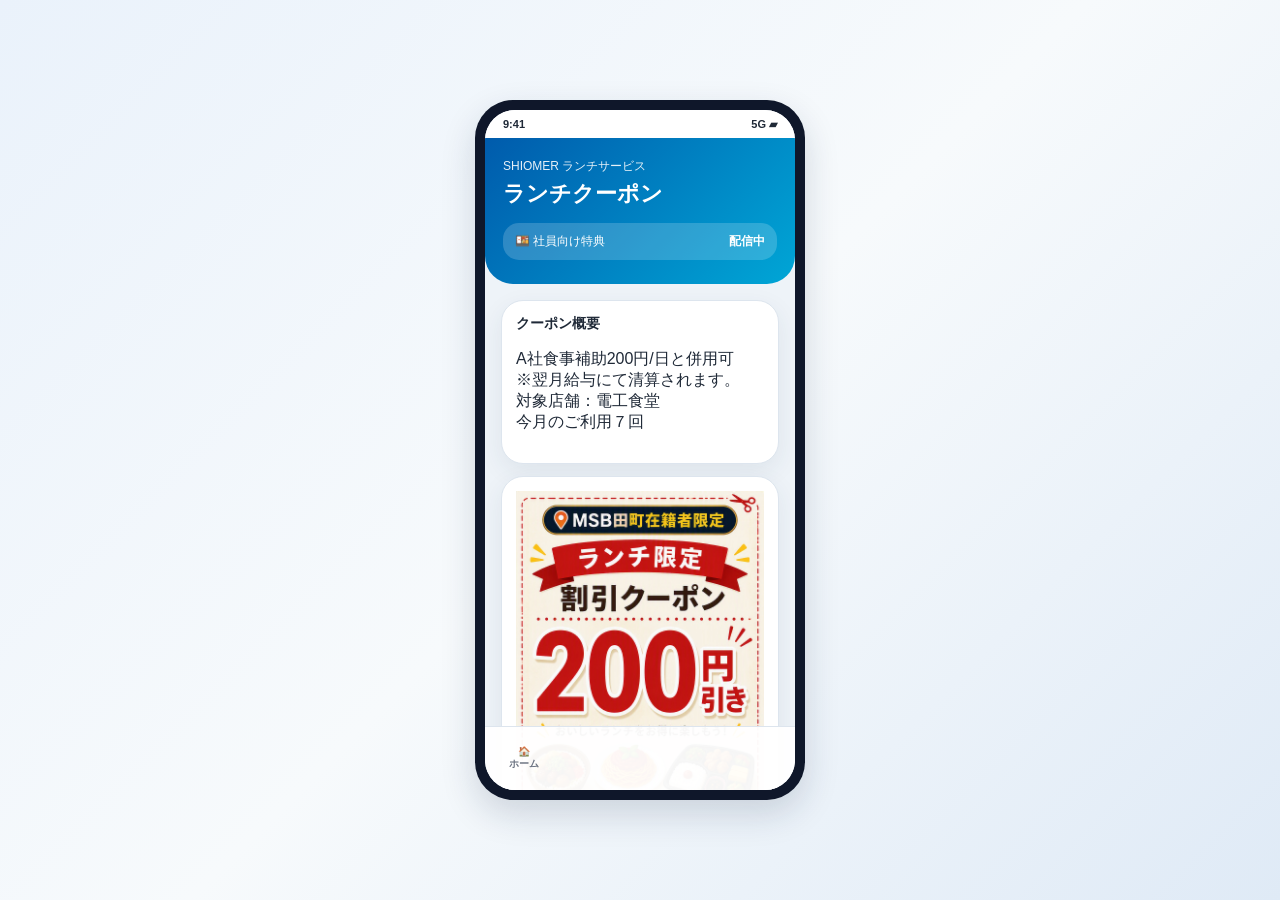
==== lunch/index.html @ 318d31ca "Update index.html" ====
<!DOCTYPE html>
<html lang="ja">
<head>
  <meta charset="UTF-8">
  <meta name="viewport" content="width=device-width,initial-scale=1.0">

  <title>ランチクーポン表示</title>

  <!-- 1階層上のstyle.cssを読み込み -->
  <link rel="stylesheet" href="../style.css">
</head>

<body>

<div class="phone">
  <div class="screen">

    <!-- ステータスバー -->
    <div class="status">
      <span>9:41</span>
      <span>5G ▰</span>
    </div>

    <!-- ヘッダー -->
    <header class="top">
      <div class="top-sub">
        SHIOMER ランチサービス
      </div>

      <h1>
        ランチクーポン
      </h1>

      <div class="building">
        <span>🍱 社員向け特典</span>
        <strong>配信中</strong>
      </div>
    </header>

    <!-- メイン -->
    <main class="content">

      <section class="card">
        <div class="section-title">
          クーポン概要
        </div>

        <p id="result">
          A社食事補助200円/日と併用可<br>
          ※翌月給与にて清算されます。<br>
          対象店舗：電工食堂<br>
          今月のご利用７回
        </p>
      </section>

      <section class="card">
 <img id="photo"
     src="https://PSHIOsato.github.io/ble-test/lunch/couponA.jpg"
     style="max-width:100%; height:auto;">

      </section>

      <section class="card">
        <button
          type="button"
          class="button button-primary"
          onclick="connectBLE()"
        >
          LiBecoMを探す
        </button>
      </section>

      <section class="card">
        <p id="explain"></p>
      </section>

    </main>

    <!-- 下部ナビ -->
    <nav class="bottom-nav">

       <a class="nav-item" href="../index.html">
        🏠<br>
        ホーム
      </a>
    </nav>

  </div>
</div>

<script>
async function connectBLE() {
  try {
    const device = await navigator.bluetooth.requestDevice({
      filters: [
        { namePrefix: "LiBecoM" }
      ]
    });

    const name = device.name || "";

    if (name.includes("LiBecoM")) {
      document.getElementById("result").innerHTML =
        "LiBecoM発見！ ランチ割引表示中<br>今月の残食事補助額：2500円";

      document.getElementById("photo").src = "https://PSHIOsato.github.io/ble-test/lunch/bill.jpg";

      document.getElementById("explain").innerHTML =
        "月末に飲食店へビルが社員割引利用金額を支払い<br>月末に企業がビルへ社員割引利用額を支払い";
    } else {
      document.getElementById("result").innerHTML =
        "LiBecoMではありません : " + name;

      document.getElementById("photo").src = "https://PSHIOsato.github.io/ble-test/lunch/couponA.jpg";

      document.getElementById("explain").innerHTML = "";
    }

  } catch (err) {
    document.getElementById("result").innerHTML =
      "エラー : " + err;

    document.getElementById("photo").src = "https://PSHIOsato.github.io/ble-test/lunch/couponA.jpg";

    document.getElementById("explain").innerHTML = "";
  }
}
</script>

</body>
</html>
---- style.css ----
:root {
  --primary: #005bac;
  --accent: #00a6d6;
  --danger: #ef4444;

  --bg: #eef3f8;
  --card: #ffffff;
  --text: #1f2937;
  --muted: #6b7280;
  --line: #dde5ee;

  --shadow: 0 14px 35px rgba(19, 38, 68, 0.16);
}

* {
  box-sizing: border-box;
}

body {
  margin: 0;
  min-height: 100vh;
  font-family:
    -apple-system,
    BlinkMacSystemFont,
    "Segoe UI",
    "Hiragino Sans",
    "Yu Gothic",
    Meiryo,
    sans-serif;

  background: linear-gradient(
    135deg,
    #eaf2fb,
    #f7fafc,
    #dfeaf6
  );

  color: var(--text);

  display: flex;
  justify-content: center;
  align-items: center;

  padding: 24px;
}

.phone {
  width: 330px;
  background: #0f172a;
  border-radius: 38px;
  padding: 10px;
  box-shadow: var(--shadow);
}

.screen {
  height: 680px;
  background: var(--bg);
  border-radius: 30px;
  overflow: hidden;
  position: relative;
  display: flex;
  flex-direction: column;
}

.status {
  background: white;
  height: 28px;

  display: flex;
  justify-content: space-between;
  align-items: center;

  padding: 0 18px;

  font-size: 11px;
  font-weight: 700;
}

.top {
  background: linear-gradient(
    135deg,
    var(--primary),
    var(--accent)
  );

  color: white;

  padding: 20px 18px 24px;

  border-radius: 0 0 28px 28px;
}

.top-sub {
  font-size: 12px;
  opacity: 0.9;
}

.top h1 {
  margin: 4px 0 0;
  font-size: 22px;
}

.building {
  margin-top: 14px;
  padding: 10px 12px;

  border-radius: 16px;

  background: rgba(255,255,255,0.18);

  display: flex;
  justify-content: space-between;

  font-size: 12px;
}

.content {
  flex: 1;
  padding: 16px;
  overflow: auto;
}

.card {
  background: var(--card);

  border-radius: 22px;
  border: 1px solid var(--line);

  padding: 14px;

  margin-bottom: 12px;

  box-shadow:
    0 8px 24px rgba(40,58,90,0.08);
}

.section-title {
  display: flex;
  justify-content: space-between;

  font-weight: 800;
  font-size: 14px;

  margin-bottom: 10px;
}

.more {
  color: var(--primary);
  font-size: 11px;
}

.grid {
display: grid;
grid-template-columns: repeat(2, 1fr);
gap: 10px;
}

.menu {
  text-decoration: none;
  color: var(--text);

  border: 1px solid var(--line);
  background: #f8fbff;

  border-radius: 18px;

  min-height: 78px;

  display: flex;
  flex-direction: column;
  justify-content: center;
  align-items: center;

  gap: 6px;

  font-size: 11px;
  font-weight: 700;
}

.menu:hover {
  background: #eef8ff;
}

.icon {
  width: 34px;
  height: 34px;

  border-radius: 14px;

  background:
    linear-gradient(
      135deg,
      #e8f4ff,
      #d7efff
    );

  display: flex;
  align-items: center;
  justify-content: center;

  font-size: 18px;
}

.search-box {
  background: white;

  border: 1px solid var(--line);
  border-radius: 16px;

  padding: 12px;

  margin-bottom: 12px;

  color: var(--muted);
}

.person-card {
  display: grid;

  grid-template-columns:
    44px 1fr auto;

  gap: 10px;

  align-items: center;
}

.avatar {
  width: 44px;
  height: 44px;

  border-radius: 16px;

  background:
    linear-gradient(
      135deg,
      #c7e7ff,
      #e7f5ff
    );

  display: flex;
  justify-content: center;
  align-items: center;

  font-weight: 900;
}

.tag {
  background: #ecfdf5;

  color: #15803d;

  border-radius: 999px;

  padding: 5px 8px;

  font-size: 10px;
}

.button {
  display: block;

  text-decoration: none;
  text-align: center;

  border-radius: 18px;

  padding: 14px;

  font-weight: 800;
}

.button-primary {
  background:
    linear-gradient(
      135deg,
      var(--primary),
      var(--accent)
    );

  color: white;
}

.button-secondary {
  background: white;

  color: var(--primary);

  border: 1px solid var(--line);

  margin-top: 8px;
}

.bottom-nav {
  position: absolute;

  left: 0;
  right: 0;
  bottom: 0;

  height: 64px;

  background:
    rgba(255,255,255,0.96);

  border-top: 1px solid var(--line);

  display: grid;
  grid-template-columns:
    repeat(4, 1fr);

  align-items: center;
}

.nav-item {
  text-decoration: none;

  text-align: center;

  color: var(--muted);

  font-size: 10px;
  font-weight: 800;
}

.nav-item.active {
  color: var(--primary);
}
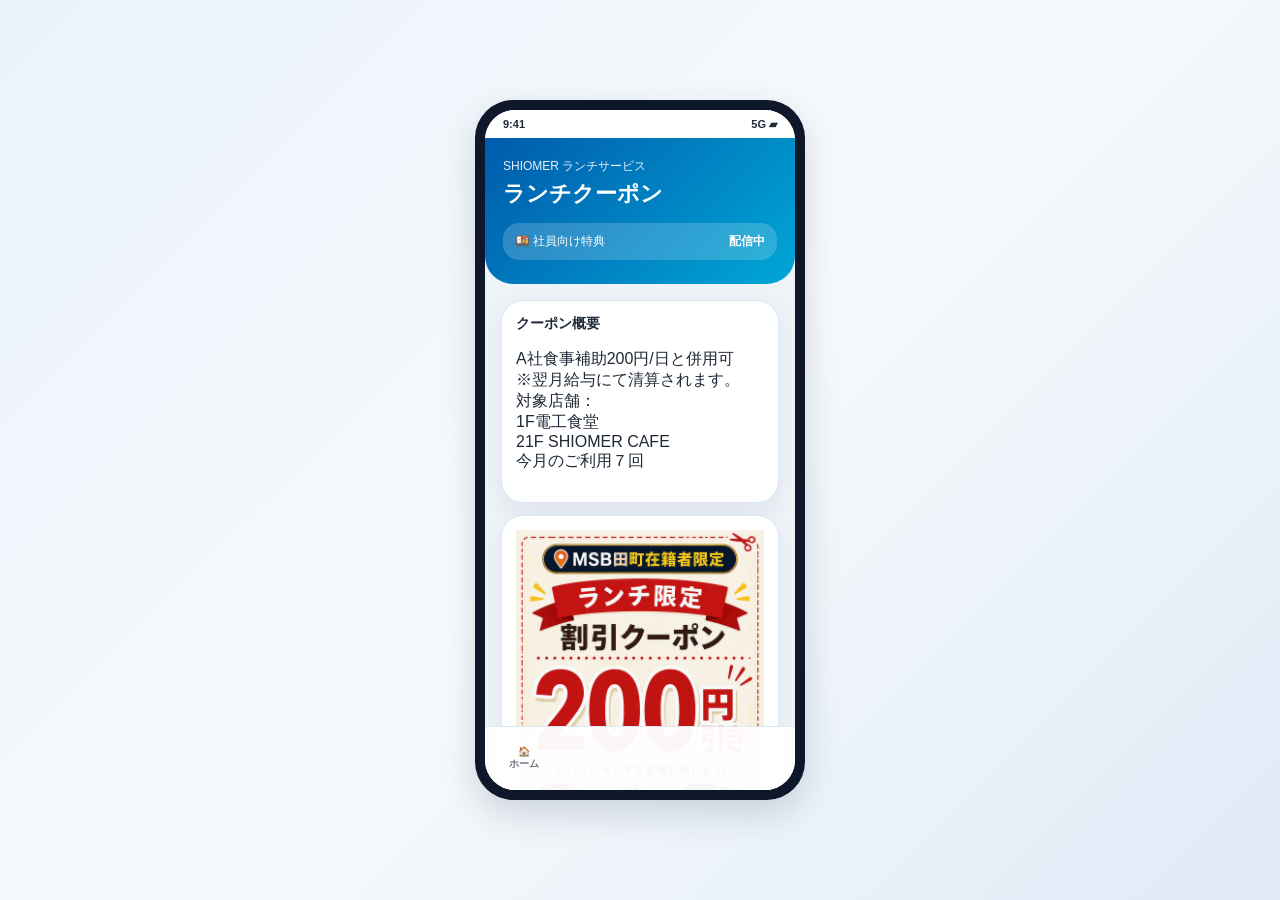
==== commit 93a424ab: "Update index.html" ====
--- a/lunch/index.html
+++ b/lunch/index.html
@@ -48,7 +48,7 @@
         <p id="result">
           A社食事補助200円/日と併用可<br>
           ※翌月給与にて清算されます。<br>
-          対象店舗：電工食堂<br>
+          対象店舗：<BR>1F電工食堂<br>21F SHIOMER CAFE<BR>
           今月のご利用７回
         </p>
       </section>
@@ -62,11 +62,12 @@
 
       <section class="card">
         <button
+          id="payButton"
           type="button"
           class="button button-primary"
           onclick="connectBLE()"
         >
-          LiBecoMを探す
+          レジでお会計
         </button>
       </section>
 
@@ -101,12 +102,13 @@
 
     if (name.includes("LiBecoM")) {
       document.getElementById("result").innerHTML =
-        "LiBecoM発見！ ランチ割引表示中<br>今月の残食事補助額：2500円";
+        "お会計時にご提示ください<br>今月の食事補助利用8回目";
 
       document.getElementById("photo").src = "https://PSHIOsato.github.io/ble-test/lunch/bill.jpg";
-
-      document.getElementById("explain").innerHTML =
-        "月末に飲食店へビルが社員割引利用金額を支払い<br>月末に企業がビルへ社員割引利用額を支払い";
+      document.getElementById("payButton").style.display = "none"; // ボタン非表示
+      // document.getElementById("explain").innerHTML =
+      // "月末に飲食店へビルが社員割引利用金額を支払い<br>月末に企業がビルへ社員割引利用額を支払い";
+      
     } else {
       document.getElementById("result").innerHTML =
         "LiBecoMではありません : " + name;
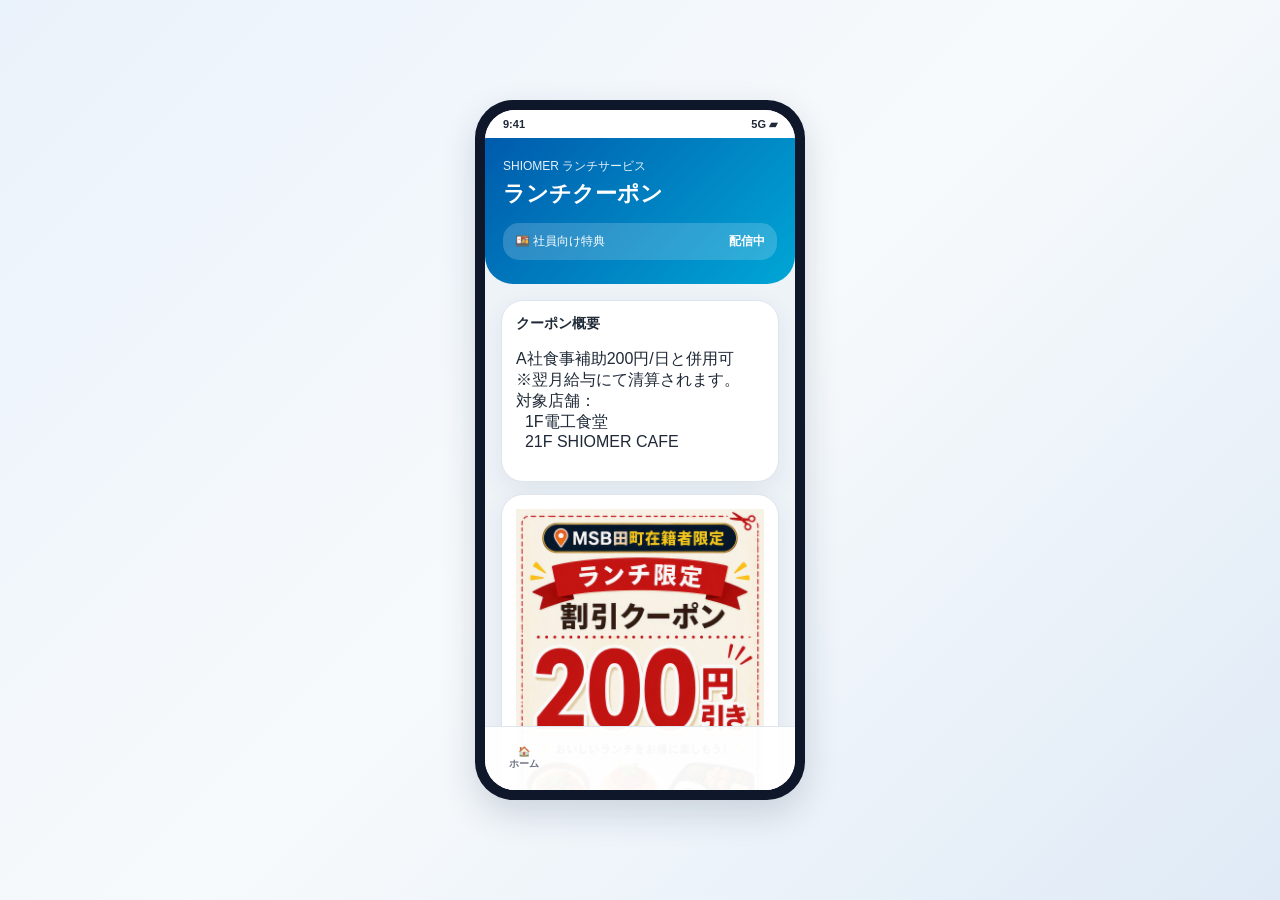
==== commit 0abd834f: "Update index.html" ====
--- a/lunch/index.html
+++ b/lunch/index.html
@@ -48,8 +48,7 @@
         <p id="result">
           A社食事補助200円/日と併用可<br>
           ※翌月給与にて清算されます。<br>
-          対象店舗：<BR>1F電工食堂<br>21F SHIOMER CAFE<BR>
-          今月のご利用７回
+          対象店舗：<BR> &nbsp 1F電工食堂<br> &nbsp 21F SHIOMER CAFE<BR>
         </p>
       </section>
 
